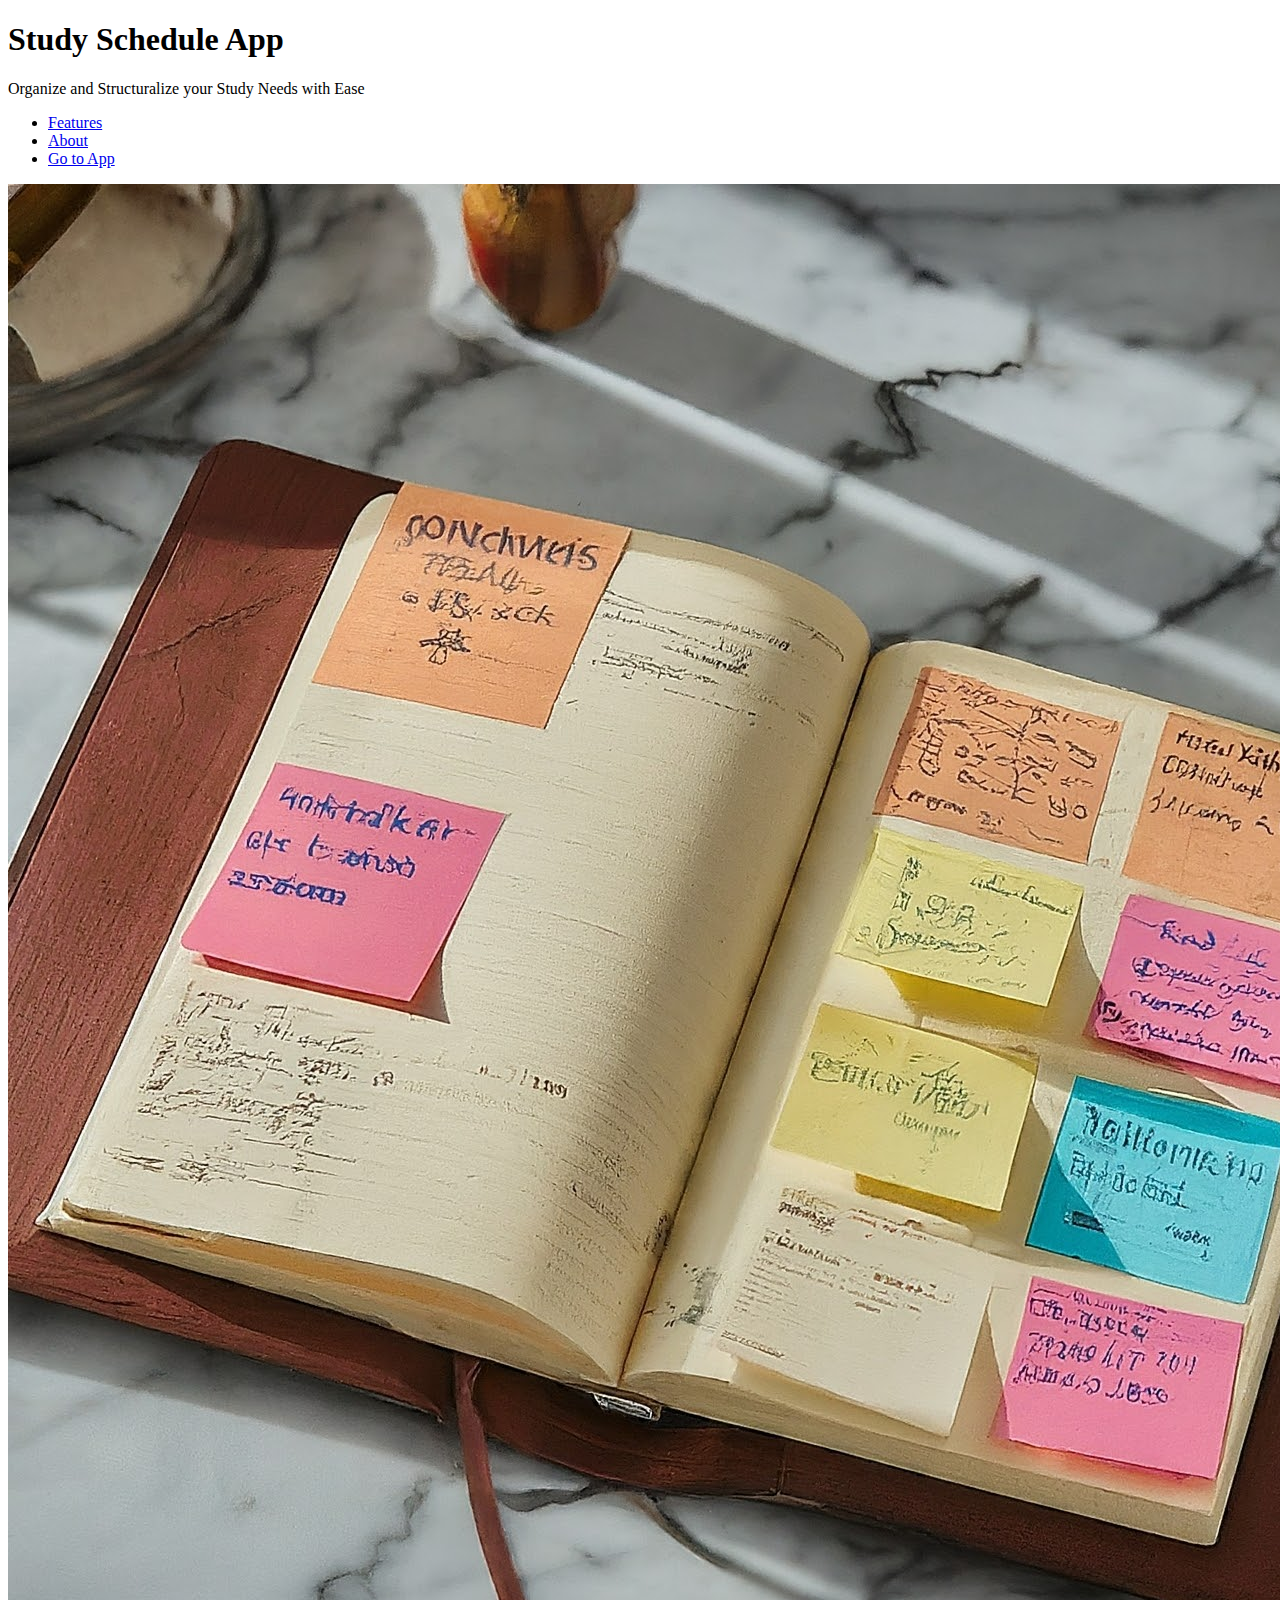
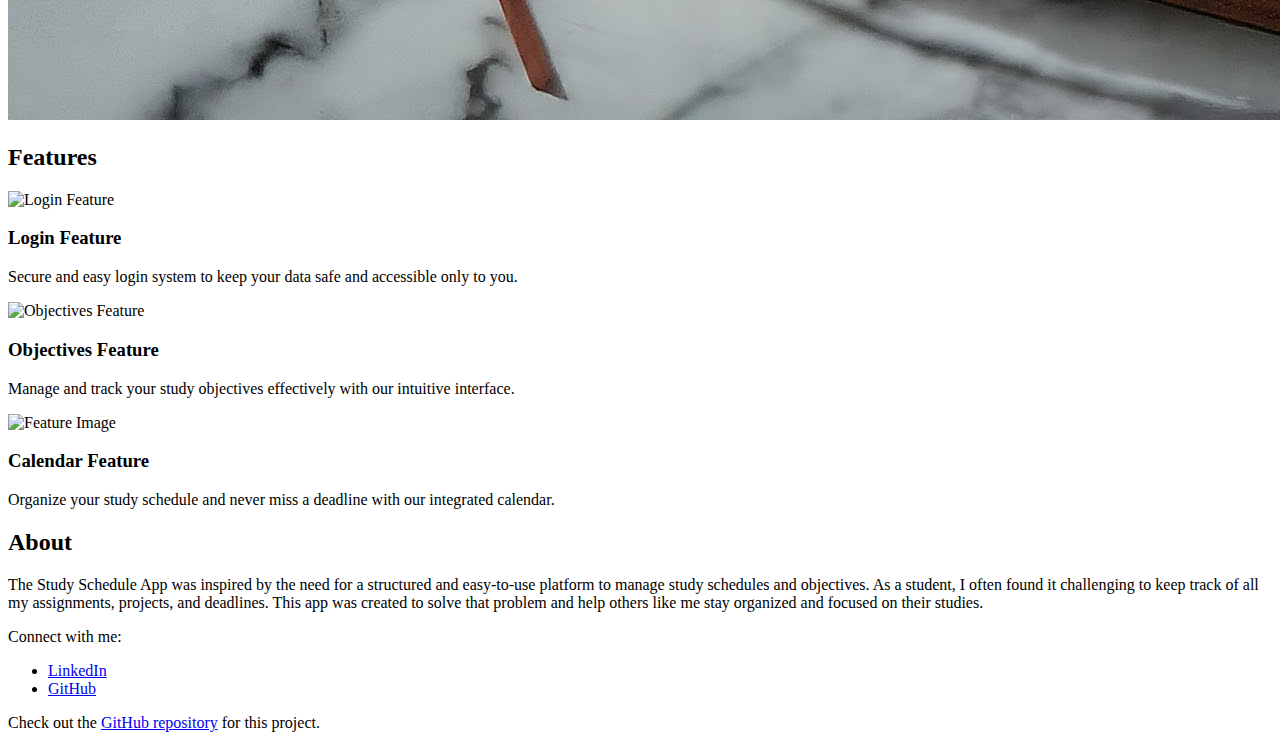
==== index.html @ 9d035c21 "Update index.html" ====
<!DOCTYPE html>
<html lang="en">
<head>
    <meta charset="UTF-8">
    <meta name="viewport" content="width=device-width, initial-scale=1.0">
    <title>Study Schedule App</title>
    <link rel="stylesheet" href="styles.css">
</head>
<body>
    <!-- Header Section -->
    <header>
        <div class="container">
            <h1>Study Schedule App</h1>
            <p>Organize and Structuralize your Study Needs with Ease</p>
            <nav>
                <ul>
                    <li><a href="#features">Features</a></li>
                    <li><a href="#about">About</a></li>
                    <li><a href="https://phxsha.github.io/Study_Schedule_App/">Go to App</a></li>
                </ul>
            </nav>
        </div>
    </header>

    <!-- Cover Image -->
    <section class="cover-image">
        <img src="cover-image.jpg" alt="Cover Image">
    </section>

    <!-- Feature Section -->
    <section id="features" class="features">
        <div class="container">
            <h2>Features</h2>
            <div class="feature">
                <img src="screenshot-login.png" alt="Login Feature">
                <h3>Login Feature</h3>
                <p>Secure and easy login system to keep your data safe and accessible only to you.</p>
            </div>
            <div class="feature">
                <img src="screenshot-objectives.png" alt="Objectives Feature">
                <h3>Objectives Feature</h3>
                <p>Manage and track your study objectives effectively with our intuitive interface.</p>
            </div>
            <div class="feature">
                <img src="feature-placeholder.png" alt="Feature Image">
                <h3>Calendar Feature</h3>
                <p>Organize your study schedule and never miss a deadline with our integrated calendar.</p>
            </div>
        </div>
    </section>

    <!-- About Section -->
    <section id="about" class="about">
        <div class="container">
            <h2>About</h2>
            <p>The Study Schedule App was inspired by the need for a structured and easy-to-use platform to manage study schedules and objectives. As a student, I often found it challenging to keep track of all my assignments, projects, and deadlines. This app was created to solve that problem and help others like me stay organized and focused on their studies.</p>
            <p>Connect with me:</p>
            <ul>
                <li><a href="https://www.linkedin.com/in/your-profile">LinkedIn</a></li>
                <li><a href="https://github.com/Phxsha">GitHub</a></li>
            </ul>
            <p>Check out the <a href="https://github.com/Phxsha/Study_Schedule_App">GitHub repository</a> for this project.</p>
        </div>
    </section>
</body>
</html>
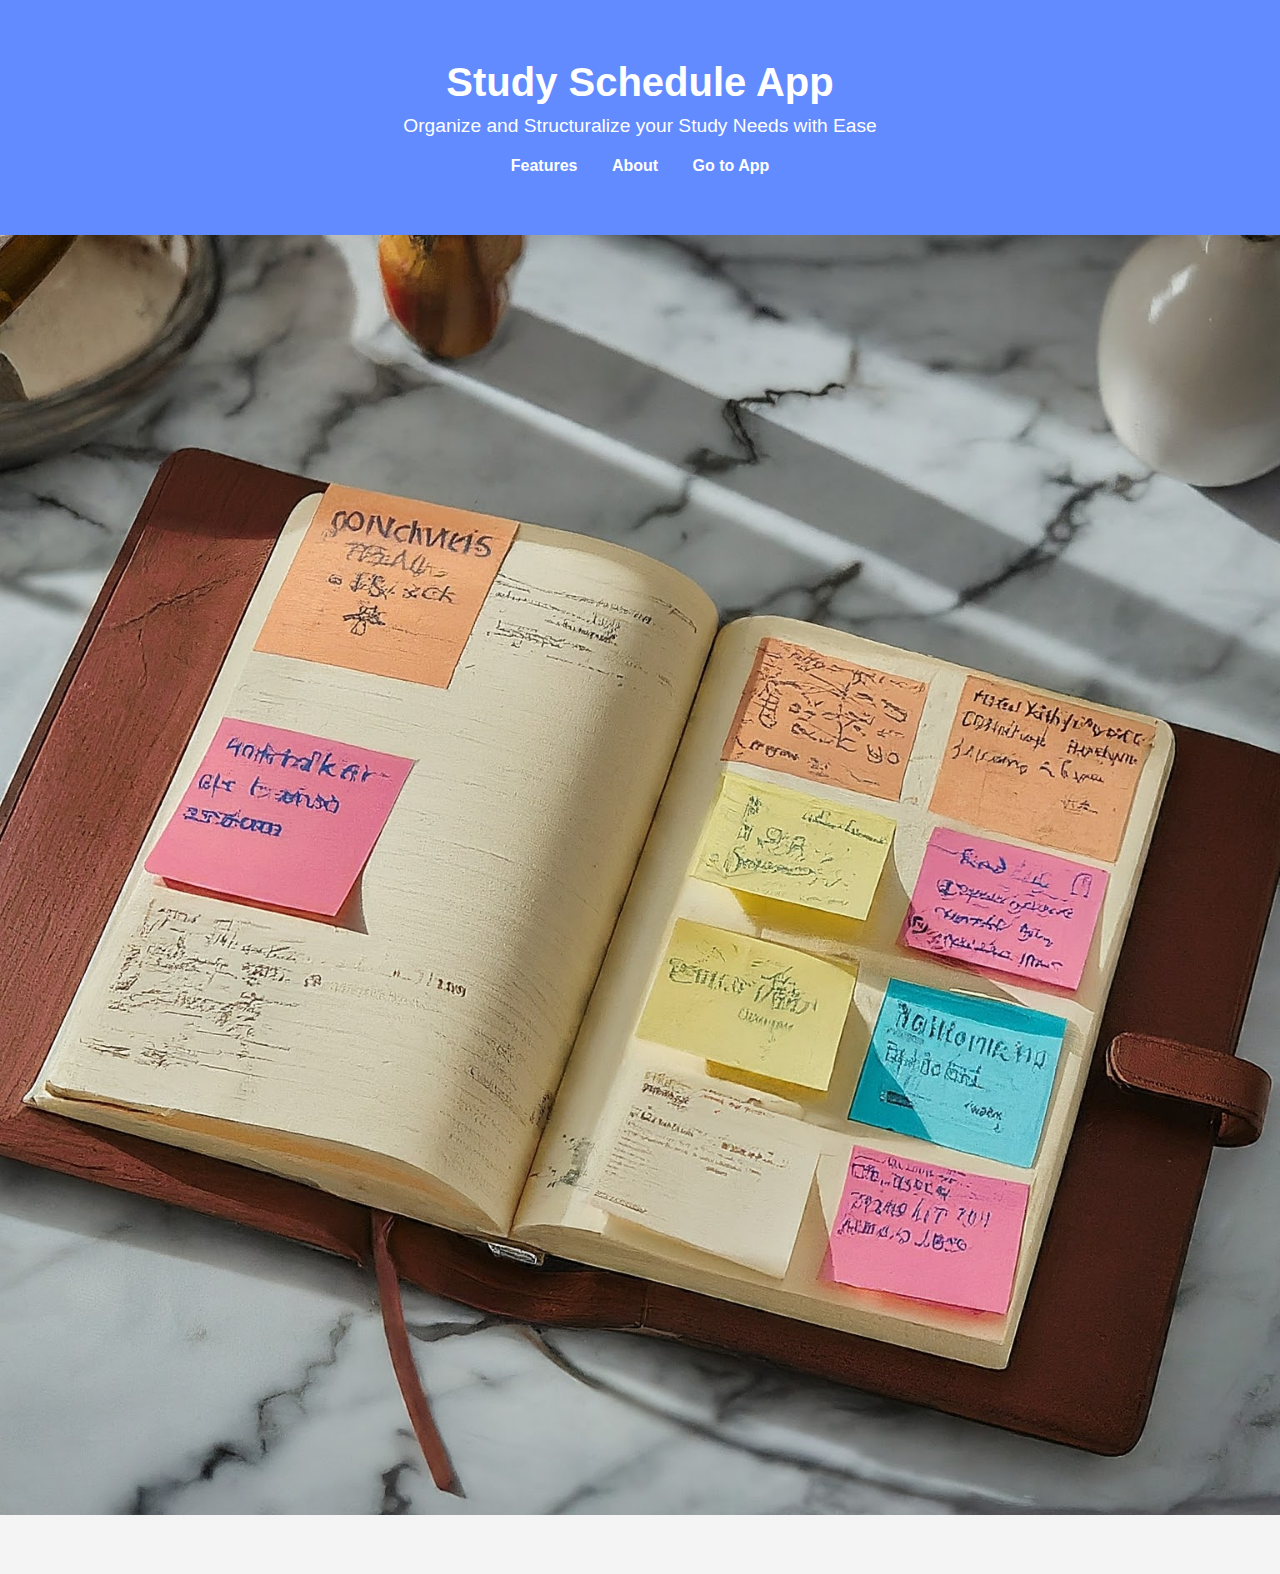
==== commit 42f4cd94: "Update index.html" ====
--- a/index.html
+++ b/index.html
@@ -32,7 +32,7 @@
         <div class="container">
             <h2>Features</h2>
             <div class="feature">
-                <img src="screenshot-login.png" alt="Login Feature">
+                <img src="screen 1.png" alt="Login Feature">
                 <h3>Login Feature</h3>
                 <p>Secure and easy login system to keep your data safe and accessible only to you.</p>
             </div>
--- a/styles.css
+++ b/styles.css
@@ -0,0 +1,151 @@
+/* General styles */
+body {
+    font-family: Arial, sans-serif;
+    margin: 0;
+    padding: 0;
+    background-color: #EBC2D5;
+    color: #333;
+}
+
+/* Header styles */
+header {
+    background-color: #628BFF;
+    color: white;
+    padding: 20px 0;
+    text-align: center;
+}
+
+header h1 {
+    font-size: 2.5em;
+    margin: 0;
+    font-weight: bold;
+}
+
+header p {
+    font-size: 1.2em;
+    margin: 10px 0 0;
+}
+
+header nav ul {
+    list-style: none;
+    padding: 0;
+    margin: 20px 0 0;
+}
+
+header nav ul li {
+    display: inline;
+    margin: 0 15px;
+}
+
+header nav ul li a {
+    color: white;
+    text-decoration: none;
+    font-weight: bold;
+}
+
+header nav ul li a:hover {
+    text-decoration: underline;
+}
+
+/* Cover image styles */
+.cover-image {
+    width: 100%;
+    height: 300px;
+    background: url('cover-image.jpg') no-repeat center center/cover;
+    position: relative;
+}
+
+.cover-image img {
+    width: 100%;
+    height: auto;
+}
+
+/* Container styles */
+.container {
+    width: 80%;
+    margin: 0 auto;
+    padding: 40px 0;
+}
+
+/* Features section styles */
+.features {
+    background-color: #fff;
+    padding: 40px 0;
+}
+
+.features h2 {
+    font-size: 2em;
+    text-align: center;
+    margin-bottom: 40px;
+    color: #628BFF;
+}
+
+.feature {
+    display: flex;
+    align-items: center;
+    margin-bottom: 20px;
+}
+
+.feature img {
+    width: 200px;
+    height: auto;
+    margin-right: 20px;
+}
+
+.feature h3 {
+    font-size: 1.5em;
+    color: #333;
+}
+
+.feature p {
+    font-size: 1em;
+    color: #666;
+}
+
+/* About section styles */
+.about {
+    background-color: #f4f4f4;
+    padding: 40px 0;
+}
+
+.about h2 {
+    font-size: 2em;
+    text-align: center;
+    margin-bottom: 20px;
+    color: #628BFF;
+}
+
+.about p {
+    font-size: 1em;
+    color: #333;
+    margin-bottom: 20px;
+}
+
+.about ul {
+    list-style: none;
+    padding: 0;
+    text-align: center;
+}
+
+.about ul li {
+    display: inline;
+    margin: 0 10px;
+}
+
+.about ul li a {
+    color: #628BFF;
+    text-decoration: none;
+    font-weight: bold;
+}
+
+.about ul li a:hover {
+    text-decoration: underline;
+}
+
+/* Footer styles (if needed) */
+footer {
+    background-color: #333;
+    color: white;
+    text-align: center;
+    padding: 10px 0;
+}
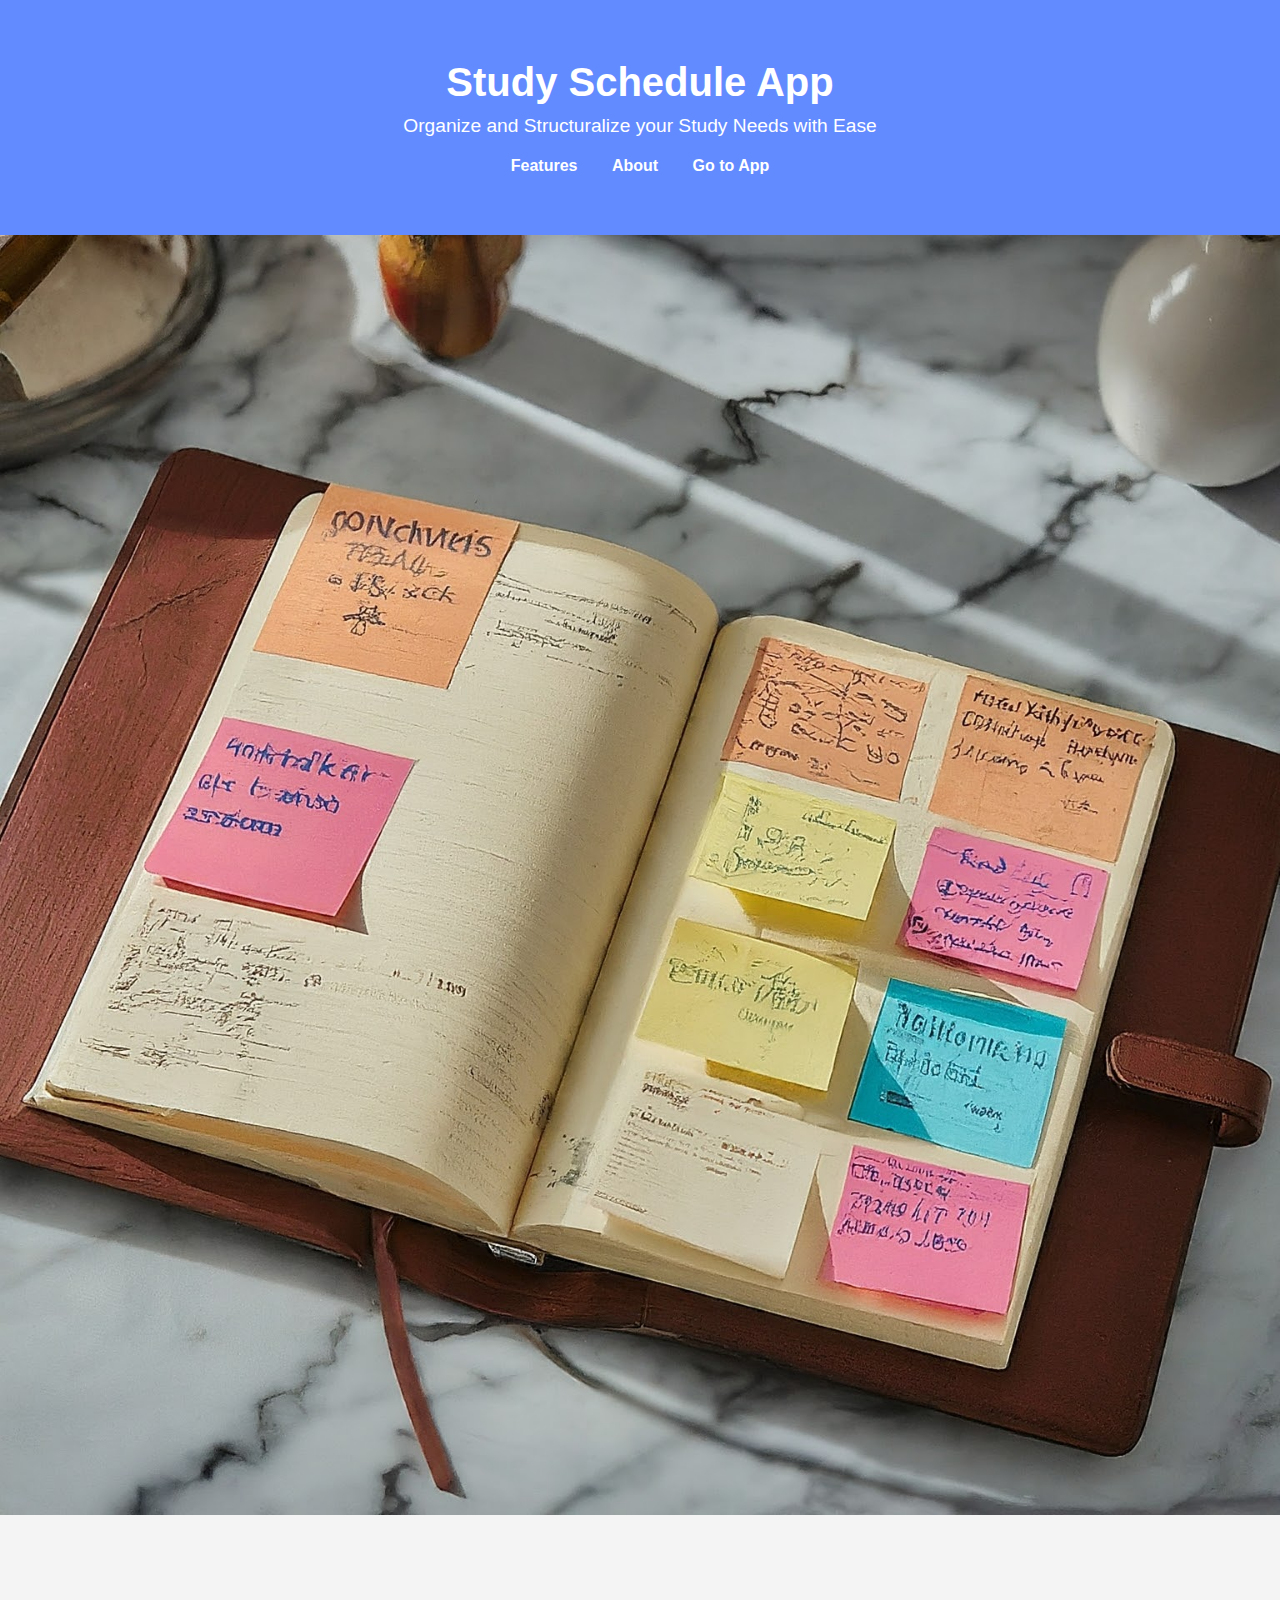
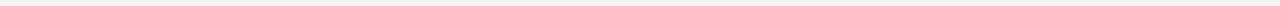
==== commit 74c15d69: "Update index.html" ====
--- a/index.html
+++ b/index.html
@@ -37,7 +37,7 @@
                 <p>Secure and easy login system to keep your data safe and accessible only to you.</p>
             </div>
             <div class="feature">
-                <img src="screenshot-objectives.png" alt="Objectives Feature">
+                <img src="screen 2.png" alt="Objectives Feature">
                 <h3>Objectives Feature</h3>
                 <p>Manage and track your study objectives effectively with our intuitive interface.</p>
             </div>
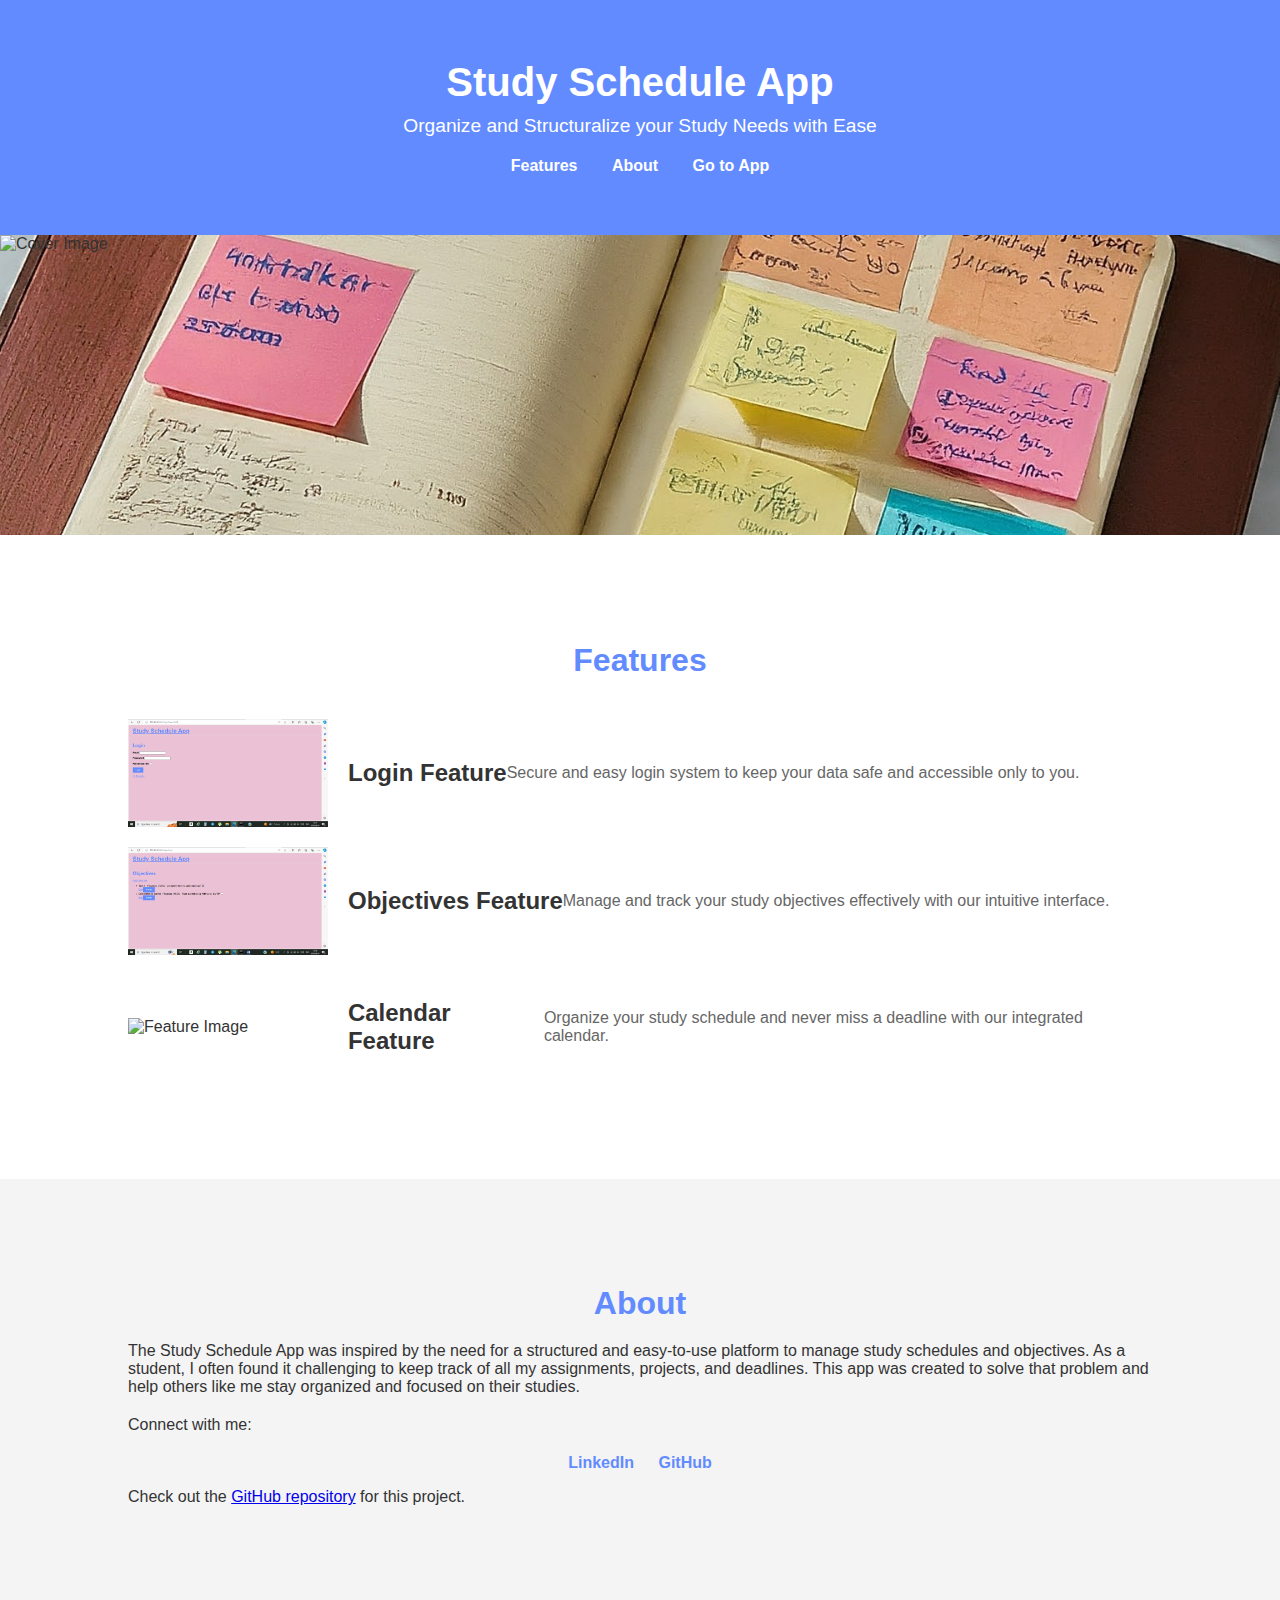
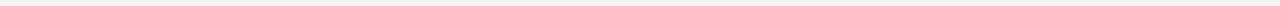
==== commit a099937e: "Update index.html" ====
--- a/index.html
+++ b/index.html
@@ -24,7 +24,7 @@
 
     <!-- Cover Image -->
     <section class="cover-image">
-        <img src="cover-image.jpg" alt="Cover Image">
+        <img src="coverimage.jpg" alt="Cover Image">
     </section>
 
     <!-- Feature Section -->
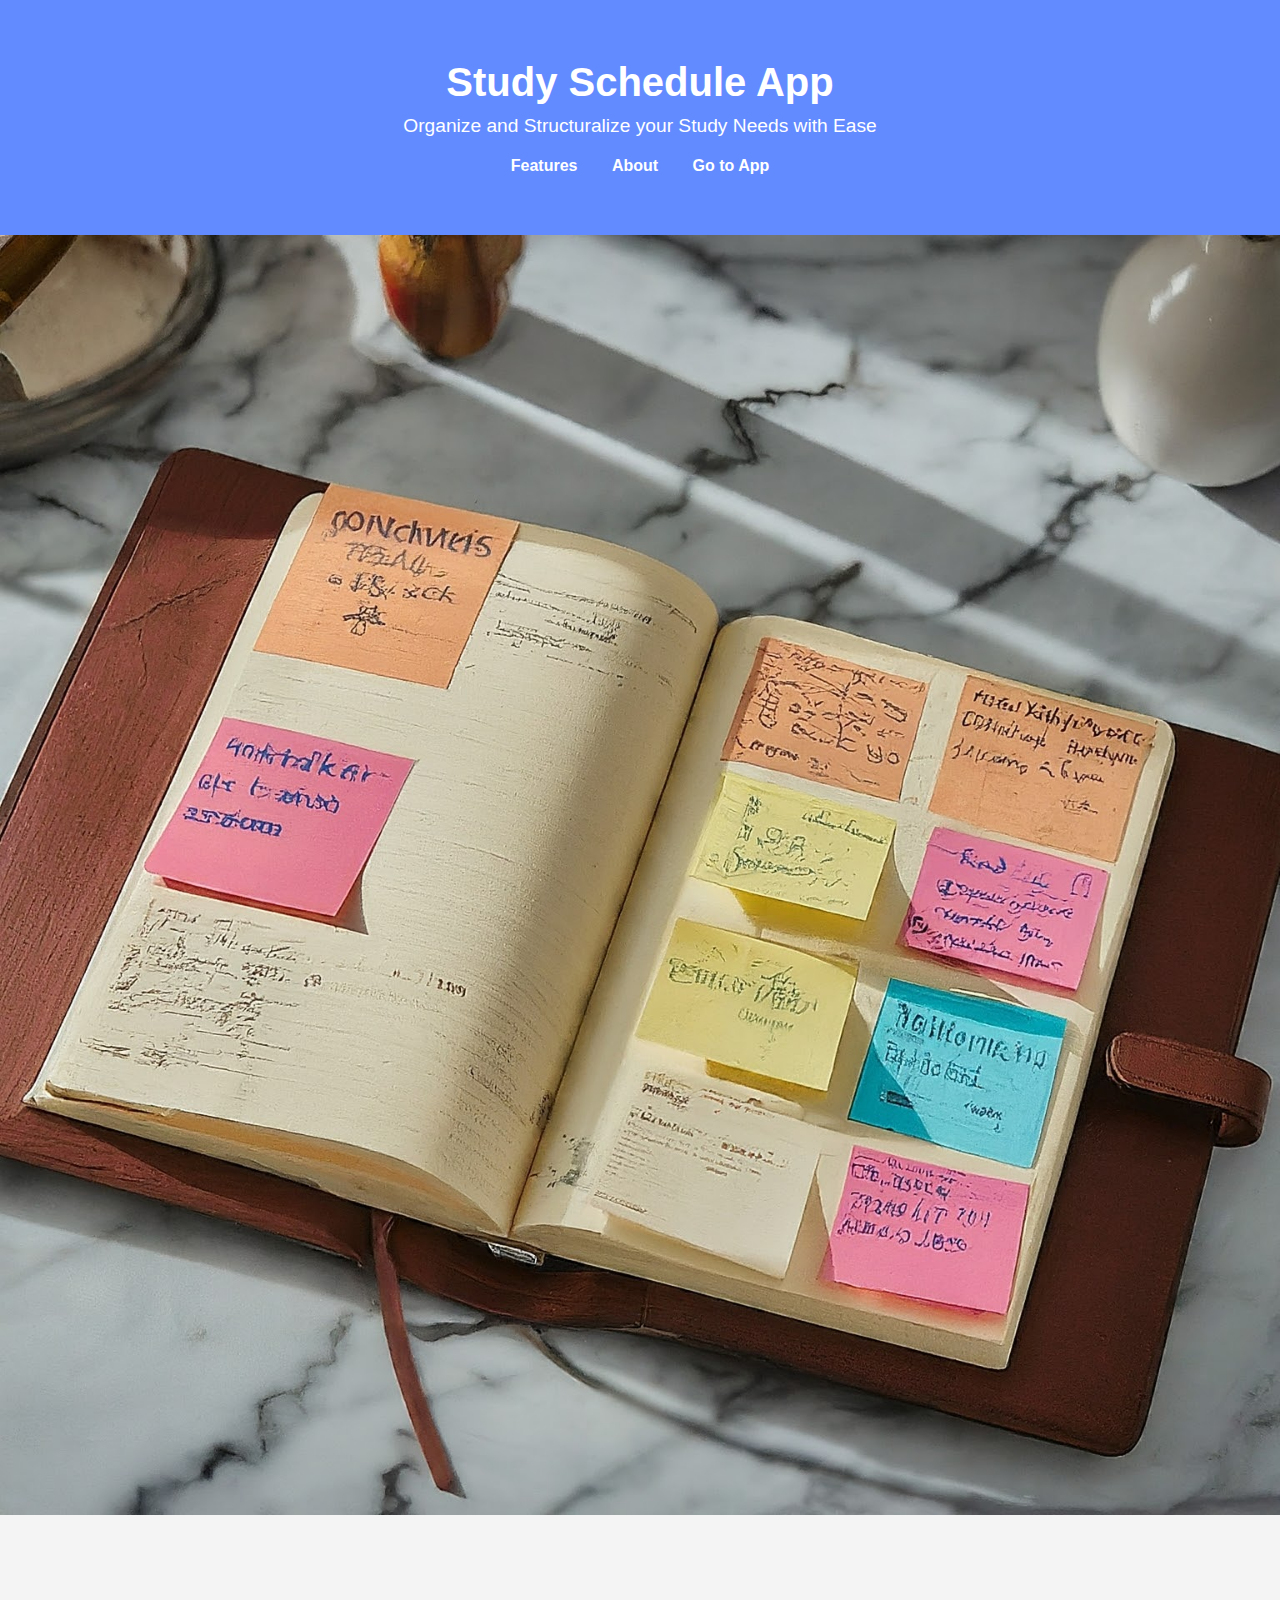
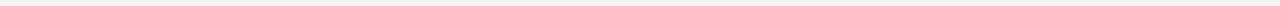
==== commit a575c04c: "Update index.html" ====
--- a/index.html
+++ b/index.html
@@ -24,7 +24,7 @@
 
     <!-- Cover Image -->
     <section class="cover-image">
-        <img src="coverimage.jpg" alt="Cover Image">
+        <img src="cover-image.jpg" alt="Cover Image">
     </section>
 
     <!-- Feature Section -->
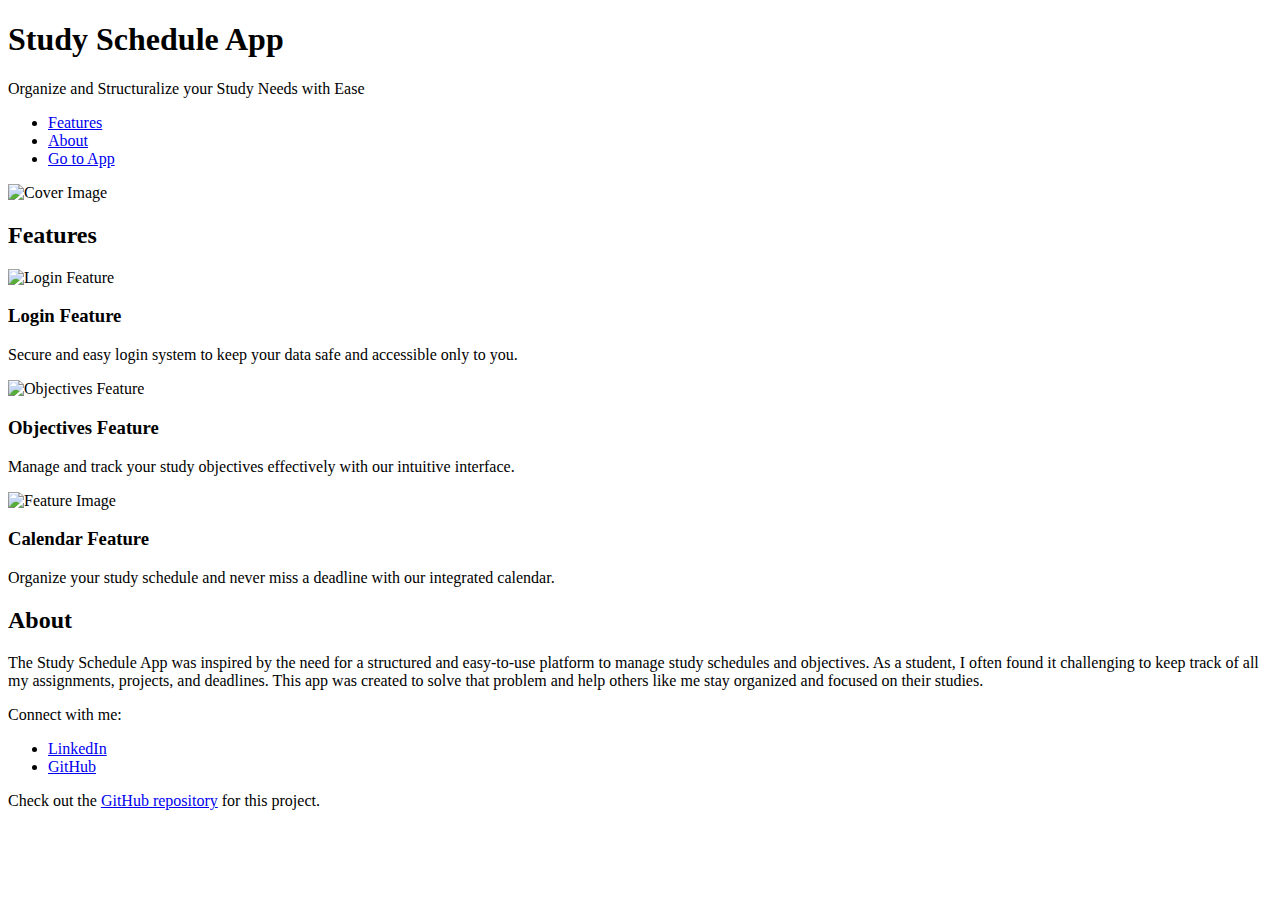
==== commit 4c6ed5ee: "Update index.html" ====
--- a/index.html
+++ b/index.html
@@ -42,7 +42,7 @@
                 <p>Manage and track your study objectives effectively with our intuitive interface.</p>
             </div>
             <div class="feature">
-                <img src="feature-placeholder.png" alt="Feature Image">
+                <img src="screen 3.png" alt="Feature Image">
                 <h3>Calendar Feature</h3>
                 <p>Organize your study schedule and never miss a deadline with our integrated calendar.</p>
             </div>
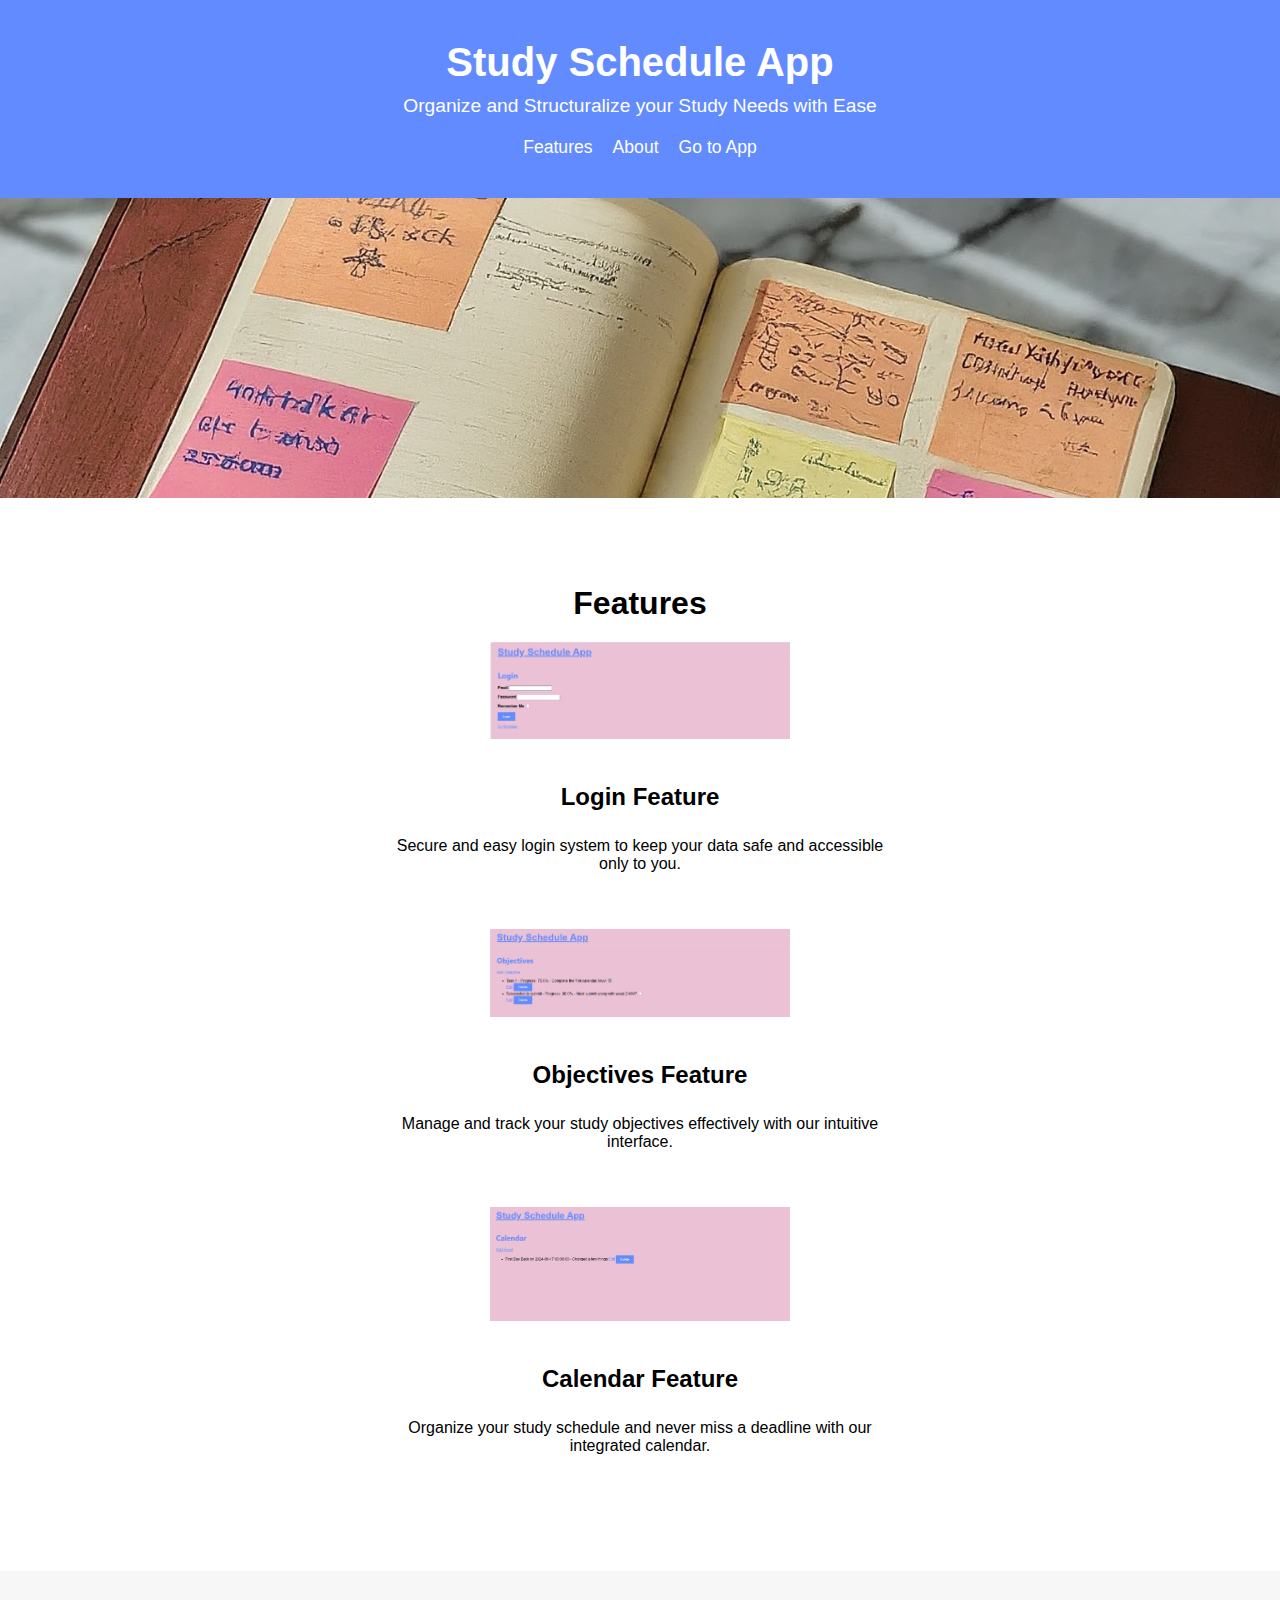
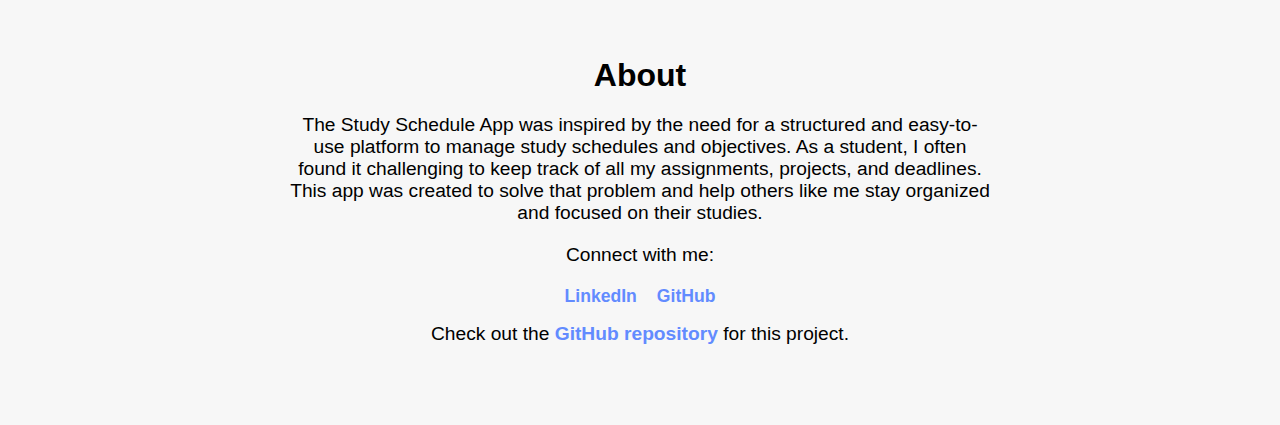
==== commit 0ad19984: "Update index.html" ====
--- a/index.html
+++ b/index.html
@@ -56,7 +56,7 @@
             <p>The Study Schedule App was inspired by the need for a structured and easy-to-use platform to manage study schedules and objectives. As a student, I often found it challenging to keep track of all my assignments, projects, and deadlines. This app was created to solve that problem and help others like me stay organized and focused on their studies.</p>
             <p>Connect with me:</p>
             <ul>
-                <li><a href="https://www.linkedin.com/in/your-profile">LinkedIn</a></li>
+                <li><a href="www.linkedin.com/in/teboho-sifiso-phasha-191a28211">LinkedIn</a></li>
                 <li><a href="https://github.com/Phxsha">GitHub</a></li>
             </ul>
             <p>Check out the <a href="https://github.com/Phxsha/Study_Schedule_App">GitHub repository</a> for this project.</p>
--- a/styles.css
+++ b/styles.css
@@ -0,0 +1,154 @@
+/* General styles */
+body {
+    margin: 0;
+    padding: 0;
+    font-family: Arial, sans-serif;
+    background-color: #EBC2D5;
+}
+
+.container {
+    width: 80%;
+    margin: 0 auto;
+    padding: 20px;
+}
+
+/* Header styles */
+header {
+    background-color: #628BFF;
+    color: white;
+    padding: 20px 0;
+    text-align: center;
+}
+
+header h1 {
+    margin: 0;
+    font-size: 2.5em;
+    font-weight: bold;
+}
+
+header p {
+    margin: 10px 0 0;
+    font-size: 1.2em;
+}
+
+header nav ul {
+    list-style: none;
+    padding: 0;
+    margin: 20px 0 0;
+    display: flex;
+    justify-content: center;
+    gap: 20px;
+}
+
+header nav ul li {
+    display: inline;
+}
+
+header nav ul li a {
+    color: white;
+    text-decoration: none;
+    font-size: 1.1em;
+}
+
+header nav ul li a:hover {
+    text-decoration: underline;
+}
+
+/* Cover image styles */
+.cover-image {
+    width: 100%;
+    height: 300px;
+    background: url('cover-image.jpg') no-repeat center center/cover;
+}
+
+.cover-image img {
+    width: 100%;
+    height: 100%;
+    object-fit: cover;
+}
+
+/* Feature section styles */
+.features {
+    background-color: white;
+    padding: 40px 0;
+}
+
+.features h2 {
+    text-align: center;
+    font-size: 2em;
+    margin-bottom: 20px;
+}
+
+.feature {
+    display: flex;
+    flex-direction: column;
+    align-items: center;
+    margin-bottom: 40px;
+}
+
+.feature img {
+    width: 100%;
+    max-width: 300px;
+    margin-bottom: 20px;
+}
+
+.feature h3 {
+    font-size: 1.5em;
+    margin-bottom: 10px;
+}
+
+.feature p {
+    text-align: center;
+    max-width: 500px;
+}
+
+/* About section styles */
+.about {
+    background-color: #f7f7f7;
+    padding: 40px 0;
+}
+
+.about h2 {
+    text-align: center;
+    font-size: 2em;
+    margin-bottom: 20px;
+}
+
+.about p {
+    text-align: center;
+    max-width: 700px;
+    margin: 0 auto 20px;
+    font-size: 1.2em;
+}
+
+.about ul {
+    list-style: none;
+    padding: 0;
+    display: flex;
+    justify-content: center;
+    gap: 20px;
+}
+
+.about ul li {
+    display: inline;
+}
+
+.about ul li a {
+    color: #628BFF;
+    text-decoration: none;
+    font-size: 1.1em;
+}
+
+.about ul li a:hover {
+    text-decoration: underline;
+}
+
+.about a {
+    color: #628BFF;
+    text-decoration: none;
+    font-weight: bold;
+}
+
+.about a:hover {
+    text-decoration: underline;
+}
